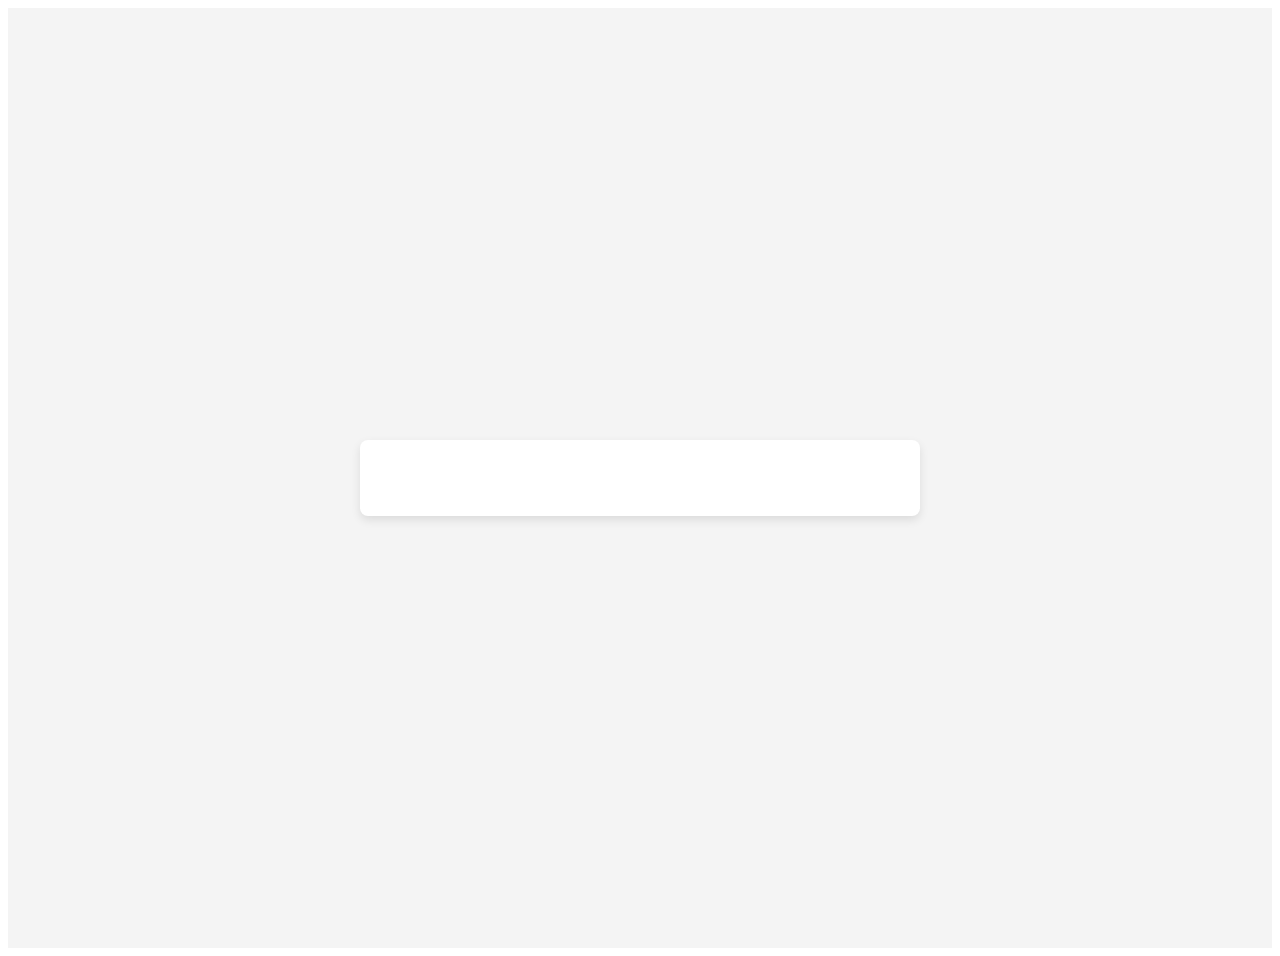
==== index.html @ 6db1fee9 "Add files via upload" ====
<!DOCTYPE html>
<html lang="es">
<head>
    <meta charset="UTF-8">
    <meta name="viewport" content="width=device-width, initial-scale=1.0">
    <title>Cuadro Responsive</title>
    <style>
        .contenedor {
            display: flex;
            justify-content: center;
            align-items: center;
            min-height: 100vh;
            background-color: #f4f4f4;
            padding: 20px;
        }

        .cuadro-responsive {
            width: 100%;
            max-width: 500px;
            background: white;
            padding: 30px;
            border-radius: 8px;
            box-shadow: 0 4px 10px rgba(0, 0, 0, 0.1);
        }
    </style>
</head>
<body>

    <div class="contenedor">
        <div class="cuadro-responsive">
            <p><!-- Elfsight Contact Form | Untitled Contact Form 2 -->
<script src="https://elfsightcdn.com/platform.js" async></script>
<div class="elfsight-app-f56bcc93-e2f9-4222-9846-de3c7516eca2" data-elfsight-app-lazy></div></p>
        </div>
    </div>

</body>
</html>
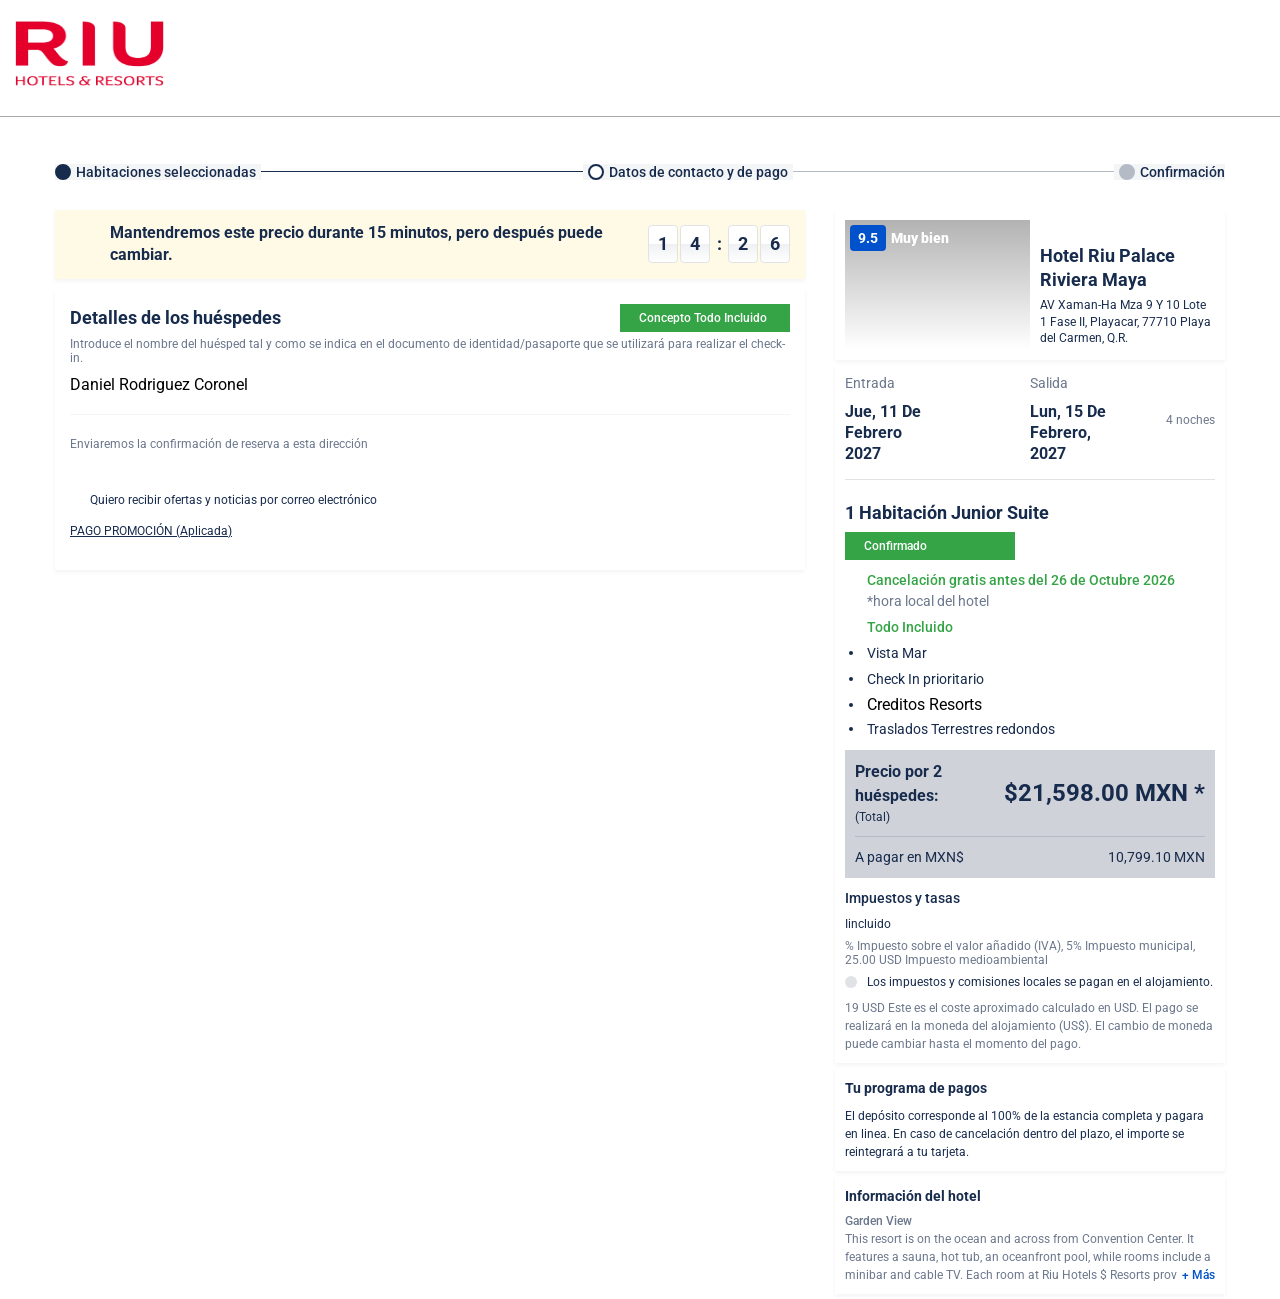
==== commit f65b9732: "Add files via upload" ====
--- a/index.html
+++ b/index.html
@@ -1,38 +1,1019 @@
 <!DOCTYPE html>
-<html lang="es">
-<head>
-    <meta charset="UTF-8">
-    <meta name="viewport" content="width=device-width, initial-scale=1.0">
-    <title>Cuadro Responsive</title>
-    <style>
-        .contenedor {
-            display: flex;
-            justify-content: center;
-            align-items: center;
-            min-height: 100vh;
-            background-color: #f4f4f4;
-            padding: 20px;
+<!-- saved from url=(0046)https://rclass.com.mx/Daniel-Rodriguez-Coronel -->
+<html xmlns:og="http://ogp.me/ns#" xmlns:fb="http://www.facebook.com/2008/fbml" data-ng-app="app" id="ng-app" lang="es"><head><meta http-equiv="Content-Type" content="text/html; charset=UTF-8">
+
+
+<meta http-equiv="X-UA-Compatible" content="IE=edge"><script type="text/javascript" async="" src="./Riu Hotels &amp; Resorts®_files/js"></script><script type="text/javascript" async="" src="./Riu Hotels &amp; Resorts®_files/analytics.js.descarga"></script><script async="" src="./Riu Hotels &amp; Resorts®_files/gtm.js.descarga"></script><script type="text/javascript" async="" src="./Riu Hotels &amp; Resorts®_files/js(1)"></script><script type="text/javascript" async="" src="./Riu Hotels &amp; Resorts®_files/analytics(1).js.descarga"></script><script async="" src="./Riu Hotels &amp; Resorts®_files/gtm(1).js.descarga"></script><script type="text/javascript">
+
+			window.dataLayer = window.dataLayer || [];
+
+			dataLayer.push({
+				'dltype':       'pageview',
+				'page':         'book',
+				'step':         'booking_visit',
+				'hrental_pagetype':     'conversionintent',
+				'aid':          "944",
+				'subacc':       "n44-2025-06-24_21:26:31-i79538-s128902-ctb_tab-d1001-dc3-adults2-children0",
+				'hrental_id':   '337278',
+				'country_id':   '',
+				'country_name': "Mexico",
+				'city_id':      '18372',
+				'city_name':    "Cancun",
+				'hrental_startdate':     '2025-07-04',
+				'hrental_enddate':    '2025-07-09',
+				'hrental_totalvalue':        '0.00',
+				'content_group':'',
+				'dest_id':      'hotel-337278'
+			});
+
+			</script><!-- counters --><script>(function(w,d,s,l,i){w[l]=w[l]||[];w[l].push({'gtm.start':
+			new Date().getTime(),event:'gtm.js'});var f=d.getElementsByTagName(s)[0],
+			j=d.createElement(s),dl=l!='dataLayer'?'&l='+l:'';j.async=true;j.src=
+			'https://www.googletagmanager.com/gtm.js?id='+i+dl;f.parentNode.insertBefore(j,f);
+			})(window,document,'script','dataLayer','GTM-PQ4NHKQ');</script><!-- /counters --><script type="text/javascript">
+					window.site = window.site || {};
+					site.times = { start : (new Date()).getTime() };
+				</script><title>Riu Hotels &amp; Resorts®</title>
+<meta name="verify-v1" content="SB0VI0B4WbSsa5Ak42B8zbdemFIWxElj6nViTvd0/Cg=">
+<link rel="shortcut icon" href="https://book.cancunhotelsweb.net/favicon.ico">
+<meta name="viewport" content="width=device-width, initial-scale=1.0">
+<meta name="robots" content="noindex, follow">
+<link rel="stylesheet" type="text/css" href="./Riu Hotels &amp; Resorts®_files/secure_t_bundle.6e1b924ce403fadf7ab67521f57e40e8.css" media="all">
+<link rel="stylesheet" type="text/css" href="./Riu Hotels &amp; Resorts®_files/1612.1.css" media="all">
+<noscript><style type="text/css">
+				.lazy {
+					display: hidden;
+				}
+			</style></noscript>
+<script async="" src="./Riu Hotels &amp; Resorts®_files/hotjar-907062.js.descarga"></script><script async="" src="./Riu Hotels &amp; Resorts®_files/modules.3128f1ee3ce5b65c4961.js.descarga" charset="utf-8"></script><script src="./Riu Hotels &amp; Resorts®_files/secure-fields-2.0.0.min.js.descarga" type="text/javascript"></script><script async="" src="./Riu Hotels &amp; Resorts®_files/hotjar-907062(1).js.descarga"></script><script async="" src="./Riu Hotels &amp; Resorts®_files/modules.3128f1ee3ce5b65c4961(1).js.descarga" charset="utf-8"></script></head>
+<body class="page_book lngcode_es secure-site js-secure-site js-fixed-body no-touch"><!-- counters --><noscript><iframe src="https://www.googletagmanager.com/ns.html?id=GTM-PQ4NHKQ" height="0" width="0" style="display:none;visibility:hidden"></iframe></noscript><!-- /counters --><div id="page-wrapper">
+<div class="body-shadow-mob" id="body-shadow-mob"></div>
+<div id="affiliate_header"><style>
+      /* header styles */
+      @import url('https://fonts.googleapis.com/css2?family=Cinzel+Decorative:wght@700&family=Open+Sans:wght@600&display=swap');
+
+      body {
+        margin: 0;
+      }
+      
+      /* main */
+      .header {
+        width: 100%;
+        margin-bottom: 30px;
+        background: #fff;
+      }
+
+      .header * {
+        -webkit-box-sizing: border-box;
+        box-sizing: border-box;
+        margin: 0;
+      }
+
+      .header__container {
+        width: 100%;
+        max-width: 1500px;
+        padding: 21px 15px;
+        margin: 0 auto;
+        border-bottom: 1px solid #a9a9a9;
+      }
+
+      .header__logo {
+        display: inline-block;
+        text-align: center;
+        font-size: 0;
+        overflow: hidden;
+        -webkit-touch-callout: none;
+        -webkit-user-select: none; 
+        -khtml-user-select: none;
+        -moz-user-select: none;
+        -ms-user-select: none;
+        user-select: none;
+      }
+
+      .header__title {
+        font: 400 20px/1.1 'Cinzel Decorative', cursive;
+        color: #4d4d4d;
+        text-transform: uppercase;
+      }
+
+      .header__text {
+        position: relative;
+        display: inline-block;
+        font: 400 10px/1 'Open Sans', sans-serif;
+        color: #4d4d4d;
+        letter-spacing: 2px;
+        text-transform: uppercase;
+        margin-top: 4px;
+      }
+
+
+      @media only screen and (max-width: 1200px) {
+        .header__container {
+          max-width: 1140px;
         }
-
-        .cuadro-responsive {
-            width: 100%;
-            max-width: 500px;
-            background: white;
-            padding: 30px;
-            border-radius: 8px;
-            box-shadow: 0 4px 10px rgba(0, 0, 0, 0.1);
+      }
+
+      @media only screen and (max-width: 767px) {
+        .header {
+          margin-bottom: 15px;
         }
+        .header__title {
+          font-size: 14px;
+        }
+        .header__text {
+          font-size: 9px;
+          padding-top: 4px;
+        }
+        .header__text:before {
+          content: "";
+          position: absolute;
+          top: 0;
+          left: 50%;
+          right: auto;
+          -webkit-transform: translateX(-50%);
+          -ms-transform: translateX(-50%);
+          transform: translateX(-50%);
+          width: 100px;
+          height: 1px;
+          background: #cdcdcd;
+        }
+      }
+      /* main */
     </style>
-</head>
-<body>
-
-    <div class="contenedor">
-        <div class="cuadro-responsive">
-            <p><!-- Elfsight Contact Form | Untitled Contact Form 2 -->
+    
+    <header class="header">
+      <div class="header__container">
+        <div class="header__logo">
+        <p class="header__title"><img src="./Riu Hotels &amp; Resorts®_files/gf.png" width="149" height="65" alt="">
+        </p><div _ngcontent-ng-c2560616880=""></div>&nbsp;<p></p></div>
+      </div>
+    </header></div>
+<div id="container" class="container
+									booking-page clearfix
+									">
+<div class="term-popup js-terms-popup"><div class="term-popup__overlay js-close-terms-popup"><div class="term-popup__content">
+<div class="term-popup__header">
+<span class="term-popup__header-text">Terms &amp; Conditions</span><svg class="term-popup__icon svg-icon js-close-terms-popup"><use xmlns:xlink="http://www.w3.org/1999/xlink" xlink:href="/build/icons-main.svg#ic_close"></use></svg>
+</div>
+<div class="term-popup__text"><span>
+<p dir="ltr"><span>This website is a hotel reservation system that allows to view, compare, and book various accommodation options in Cancún.</span></p>
+<br>
+<p dir="ltr"><span>We intermediate between customers and hotels. Therefore our users can search and book hotel accommodation online. For our hotels' descriptions, we use the information provided by hotels. We do our absolute best to provide only accurate information on this website. However, we can’t warranty the correctness of all information and data.</span></p>
+<br>
+<p dir="ltr"><span>Unless stated otherwise, all prices on the website are per room/ for your entire stay. Customers can check the prices we get from the hotels for a particular room for the dates you select. The prices are competitive and can be altered by the properties. To find out what the price includes, please check the room details.</span></p>
+<br>
+<p dir="ltr"><span>This website is not and may not be regarded as an official website of any accommodation type mentioned on the website, including hotels, apartments, hostels, villas, etc. We shall not be responsible or liable for cancellation, modification or unavailability of any facilities or amenities offered by the accommodation owners as well as remodeling of the property and maintenance of any kind.</span></p>
+<br>
+<p dir="ltr"><span>All information on this platform is intended for general information purposes and is acquired from the Hotel Providers. We reserve the right to update, change or modify it in any way at all times without prior notice.</span></p>
+<br>
+<p dir="ltr"><span>Even though we do everything in our power to provide customers with reliable information, we do not verify if, and cannot guarantee that, all information is complete, accurate or correct, nor will accept the responsibility for any errors (including typographical and manifest errors), any interruptions (whether due to any (temporary and/or partial) breakdown, upgrade, repair or maintenance of this website or otherwise), inaccurate, confusing or unreliable information or absence of information. Each Hotel Provider remains responsible on any occasion for the integrity of the (descriptive) information (including the prices/fees/rates, policies &amp; conditions and availability) published on our Website.</span></p>
+<br>
+<p dir="ltr"><span>This website does not serve and cannot be perceived as endorsement, advice or the proof of hotel rating, category or quality of service of any Hotel Provider (or its venue, amenities, products and services). We cannot be held responsible for not meeting customers expectations in terms of any information shown on this website.</span></p>
+<br>
+<p dir="ltr"><span>All information on this website might contain inaccuracies or errors. The platform does not guarantee the accuracy of and disclaims all liability for any errors, omissions or misleading information concerning the description of the venue displayed on this website (including, without limitation, prices, pictures, hotel facilities, general accommodation descriptions, etc.).</span></p>
+<br>
+<p dir="ltr"><span>Under no circumstances shall we be liable for any photos, reviews or comments posted or uploaded by customers. This website is under no obligation to post any comments and reserves the right to decide which comments are to be posted on the website. The person who uploaded the photo warrants that the photos/images do not contain any viruses, Trojan horses or other threats as well as any pornographic, illegal, insulting, offensive or inappropriate content. If the photos/images do not meet the above-mentioned criteria, they will not be posted and/or can be removed by the website at any time and without prior notice.</span></p>
+<br>
+<p dir="ltr"><span>By uploading photos/images onto our system customers certify that they have the copyright to the photos/images and do not violate any privacy, copyright or intellectual property rights; the actions of uploading such images are regarded as customer’s agreement to have these images posted on the website. Customers uploading these photos/images shall bear full juridical and moral responsibility of any and all legal claims that are made by any third parties (including, but not limited to, accommodation owners) as a result of these images being used and published on our website. This platform does not retain ownership of any uploaded photos or images. Nevertheless, the use of such photos and comments by any third party is not within our control and we shall not be liable for it.</span></p>
+</span></div>
+</div></div></div>
+<div xmlns:str="http://exslt.org/strings" class="step-navigation"><ul class="step-navigation__list
+					adaptive-width-3">
+  <li class="step-navigation__item is-passed-steps"><span class="step-navigation__item-content"><span class="step-navigation__circle"><svg class="step-navigation__icon svg-icon"><use xmlns:xlink="http://www.w3.org/1999/xlink" xlink:href="#ic_check"></use></svg></span><span class="step-navigation__text">Habitaciones seleccionadas</span></span></li>
+<li class="step-navigation__item
+						is-selected"><span class="step-navigation__item-content"><span class="step-navigation__circle"><svg class="step-navigation__icon svg-icon"><use xmlns:xlink="http://www.w3.org/1999/xlink" xlink:href="#ic_check"></use></svg></span><span class="step-navigation__text">Datos de contacto y de pago</span></span></li>
+<li class="step-navigation__item
+						"><span class="step-navigation__item-content"><span class="step-navigation__circle"><svg class="step-navigation__icon svg-icon"><use xmlns:xlink="http://www.w3.org/1999/xlink" xlink:href="#ic_check"></use></svg></span><span class="step-navigation__text">Confirmación</span></span></li>
+<li class="step-navigation__item
+						hide"><span class="step-navigation__item-content"><span class="step-navigation__circle"><svg class="step-navigation__icon svg-icon"><use xmlns:xlink="http://www.w3.org/1999/xlink" xlink:href="#ic_check"></use></svg></span><span class="step-navigation__text">Confirmación</span></span></li>
+</ul></div>
+<div class="book-content">
+<div class="book-content__form">
+<span class="scroll-top-btn js-scroll-top-btn" style="display: none;"><svg class="svg-icon svg-icon-scroll-top"><use xmlns:xlink="http://www.w3.org/1999/xlink" xlink:href="/build/icons-main.svg#ic_arrow"></use></svg></span><div class="timer-error-wrap"><div class="notification-timer js-timer"><div class="notification-timer__content">
+<input class="js-min" type="hidden" value="14"><input class="js-sec" type="hidden" value="28"><div class="notification-timer__text-wrap">
+<svg class="svg-info-timer notification-timer__icon"><use xmlns:xlink="http://www.w3.org/1999/xlink" xlink:href="#timer-t"></use></svg>
+<div class="notification-timer__text">
+<span class="notification-timer__text--desktop">Mantendremos este precio durante 15 minutos, pero después puede cambiar.</span><span class="notification-timer__text--mobile">El precio puede cambiar en</span>
+</div>
+</div>
+<span class="notification-timer__clock t-timer"><span class="t-timer__item js-min-first">1</span><span class="t-timer__item js-min-second">4</span><span class="t-timer__divider">:</span><span class="t-timer__item js-sec-first">2</span><span class="t-timer__item js-sec-second">8</span></span>
+</div></div></div>
+<div class="book-content__form-wrap js-to-scroll-target"><form action="https://book.cancunhotelsweb.net/" method="post" name="booking_form" id="booking_form" data-latinonly="1" novalidate="novalidate">
+<input type="hidden" name="page" value="book"><input type="hidden" name="langID" value="4"><input type="hidden" name="step" value="4"><input type="hidden" name="from" value="2025-07-04"><input type="hidden" name="to" value="2025-07-09"><input type="hidden" name="currency" value="MXN"><input type="hidden" name="numPersons" value="2"><input type="hidden" name="numChildren" value="0"><input type="hidden" name="_s" value="ccmf42j2gIkw1v55_2394938412"><input type="hidden" name="_t" value=""><input type="hidden" name="_wsl" value="ih10ar8C0fKAThBc"><input type="hidden" name="BookingID" value="46093709"><input type="hidden" name="PC46093709" value="4821"><input type="hidden" name="groupID" value="42039084"><div id="latin-warning" class="hidden">Por favor, utiliza solo letras del <strong>alfabeto inglés</strong>.</div>
+<div class="book-form-tab-person js-tab-person-t">
+<div class="book-form-blank">
+<div class="book-form-blank__title-wrap secure-ajax">
+<div class="book-form-blank__title">Detalles de los huéspedes</div>
+<div class="update-block right js-update-block ok">
+<div class="update-block__wait"><span class="update-block__text">Confirmando...</span></div>
+<div class="update-block__ok">
+<svg class="icon-ok"><use xmlns:xlink="http://www.w3.org/1999/xlink" xlink:href="#tick-ico"></use></svg><span class="update-block__text">Concepto Todo Incluido</span>
+</div>
+</div>
+</div>
+<div class="book-form-blank__annotation">Introduce el nombre del huésped tal y como se indica en el documento de identidad/pasaporte que se utilizará para realizar el check-in.</div>
+<div class="book-data-persons"><div class="book-data-persons__item js-book-page__person">
+  <div class="book-data-persons__inputs">Daniel Rodriguez Coronel</div></div></div>
+<div class="book-data-contacts book-data-contacts--border">
+<div class="book-data-persons__inputs">
+  <div class="book-data-contacts__annotation ">Enviaremos la confirmación de reserva a esta dirección</div>
+</div>
+<div class="book-data-persons__inputs"></div>
+</div>
+<div class="book-data-speacial-request">
+<div class="book-checkbox">
+<input class="book-checkbox__input" type="hidden" id="newsletter" name="newsletter" value="1"><label for="newsletter" class="book-checkbox__label js-newsletter cbx-avl cbx-avl-on" tabindex="0">
+<span class="book-checkbox__text">Quiero recibir ofertas y noticias por correo electrónico</span></label>
+</div>
+<div class="extra-help-wrap">
+<div class="special-request js-special-request-wrap"><div class="special-request__btn">
+<input type="hidden" id="special-request" name="special-request" value="0">
+<label for="special-request" class="cbx-avl js-special-request js-gtm-special-request special-request__label" tabindex="0"><span class="special-request__text">PAGO PROMOCIÓN (Aplicada)</span>
+  <svg class="svg-icon svg-icon-arrow-t"><use xmlns:xlink="http://www.w3.org/1999/xlink" xlink:href="#down-arrow-t"></use></svg></label>
+</div></div>
+<div class="special-request__block js-special-request-block" style="display: none">
+<div class="special-request__textarea-wrap">
+<textarea name="UserComment" class="textField special-request__textarea js-event-usercomment js-bed-option-textarea" placeholder="Introduce tu solicitud aquí"></textarea><svg class="special-request__success svg-icon svg-icon-success-t"><use xmlns:xlink="http://www.w3.org/1999/xlink" xlink:href="#check-icon-t"></use></svg>
+</div>
+<div class="special-request__annotation">Tus solicitudes se enviarán directamente al hotel, pero no podemos garantizarte su cumplimiento.</div>
+</div>
+</div>
+</div>
+</div><script language="javascript">
+function nuevaventana (URL){
+   window.open(URL,"ventana1","width=200,height=250,scrollbars=NO")
+}
+</script> 
+
+<!-- Elfsight Contact Form | Untitled Contact Form 2 -->
 <script src="https://elfsightcdn.com/platform.js" async></script>
-<div class="elfsight-app-f56bcc93-e2f9-4222-9846-de3c7516eca2" data-elfsight-app-lazy></div></p>
-        </div>
-    </div>
-
-</body>
-</html>+<div class="elfsight-app-f56bcc93-e2f9-4222-9846-de3c7516eca2" data-elfsight-app-lazy></div>
+<p>&nbsp;</p>
+<p>&nbsp;</p>
+<p>&nbsp;</p>
+</div>
+<div class="book-form-tab-payment js-tab-payment-t" style="display:none;">
+<div class="book-form-blank">
+<div class="book-form-blank__title">Datos de la tarjeta</div>
+<div class="book-payment">
+<div class="book-payment__info js-cc-block">
+<svg class="book-payment__info-icon svg-icon-safety"><use xmlns:xlink="http://www.w3.org/1999/xlink" xlink:href="#safety"></use></svg><span class="book-payment__info-text">No efectúamos cargos de tu tarjeta. La propiedad te cargará el depósito de la tarifa de reserva.</span>
+</div>
+<div class="book-payment__tabs"><div id="tab-1" class="payment-tabs-content js-payment-tabs-content">
+<div class="book-payment__debit-cards debit-cards">
+<div class="debit-cards__title">Por favor, introduce tus detalles de la tarjeta para confirmar tu reserva en el hotel.</div>
+<div class="debit-cards__annotation">Puedes pagar aquí con:</div>
+<div class="debit-cards__icons">
+<svg class="svg-icon svg-icon-system-logo"><use xmlns:xlink="http://www.w3.org/1999/xlink" xlink:href="/build/icons-main.svg#mastercard-logo"></use></svg><svg class="svg-icon svg-icon-system-logo"><use xmlns:xlink="http://www.w3.org/1999/xlink" xlink:href="/build/icons-main.svg#maestro-logo"></use></svg><svg class="svg-icon svg-icon-system-logo"><use xmlns:xlink="http://www.w3.org/1999/xlink" xlink:href="/build/icons-main.svg#diners-club"></use></svg><svg class="svg-icon svg-icon-system-logo"><use xmlns:xlink="http://www.w3.org/1999/xlink" xlink:href="/build/icons-main.svg#jcb-logo"></use></svg><svg class="svg-icon svg-icon-system-logo amex"><use xmlns:xlink="http://www.w3.org/1999/xlink" xlink:href="/build/icons-main.svg#am-express-logo"></use></svg><svg class="svg-icon svg-icon-system-logo visa"><use xmlns:xlink="http://www.w3.org/1999/xlink" xlink:href="/build/icons-main.svg#visa-logo"></use></svg><svg class="svg-icon svg-icon-system-logo discover"><use xmlns:xlink="http://www.w3.org/1999/xlink" xlink:href="/build/icons-main.svg#discover-logo"></use></svg>
+</div>
+<div class="debit-cards__pci"></div>
+</div>
+<div class="book-payment__card book-payment__card--custom-sets">
+<div class="book-payment__inputs"><label class="payments-input js-book-input-t"><span class="payments-input__label">Titular de la tarjeta</span><div class="payments-input__wrap">
+<input type="text" id="cc_holdername" name="cc_holdername" autocomplete="cc-name" autocorrect="off" value="" class="payments-input__input" placeholder="por ejemplo, Mary Smith"><svg class="payments-input__icon svg-icon-success-t"><use xmlns:xlink="http://www.w3.org/1999/xlink" xlink:href="#check-icon-t"></use></svg><svg class="payments-input__icon svg-icon-error-t"><use xmlns:xlink="http://www.w3.org/1999/xlink" xlink:href="#close-circle-t"></use></svg><p class="error book-err-holdername-invalid" style="display:none;">Nombre y apellido son obligatorios</p>
+<p class="error book-err-holdername-required" style="display:none;">Titular de la tarjeta no definido</p>
+</div></label></div>
+<div class="book-payment__inputs"><label class="payments-input js-book-input-t"><span class="payments-input__label">Número de la tarjeta de crédito</span><div class="payments-input__wrap">
+<div class="payments-input__input payments-input__input--cardnumber js-iframe-input-cardNumber" id="cc_number"><iframe id="securefields-2e0wfi7ej--cardNumber" name="securefields-2e0wfi7ej--cardNumber" src="./Riu Hotels &amp; Resorts®_files/paymentField.html" sandbox="allow-scripts allow-same-origin allow-forms allow-popups" frameborder="0" scrolling="no" class="securefields-2e0wfi7ej--cardNumber" style="width: 100%; height: 100%"></iframe></div>
+<svg class="payments-input__icon svg-icon-success-t"><use xmlns:xlink="http://www.w3.org/1999/xlink" xlink:href="#check-icon-t"></use></svg><svg class="payments-input__icon svg-icon-error-t"><use xmlns:xlink="http://www.w3.org/1999/xlink" xlink:href="#close-circle-t"></use></svg><p class="error book-err-cc-number-invalid" style="display:none;">Número de la tarjeta incorrecto</p>
+</div></label></div>
+<div class="book-payment__inputs book-payment__inputs--full">
+<label class="payments-input payments-input--date js-book-input-t"><span class="payments-input__label"><span class="payments-input__label-text">Fecha de caducidad</span><div class="payments-tooltip payments-tooltip--exp-date js-payments-tooltip-wrapper ">
+<div class="payments-tooltip__btn"><svg class="svg-icon"><use xmlns:xlink="http://www.w3.org/1999/xlink" xlink:href="#ask-t"></use></svg></div>
+<div class="payments-tooltip__popup js-payments-tooltip"><div class="payments-tooltip__popup-content">
+<div class="payments-tooltip__image"><svg class="svg-icon svg-icon-exp-date"><use xmlns:xlink="http://www.w3.org/1999/xlink" xlink:href="#exp-date"></use></svg></div>
+<div class="payments-tooltip__text">Se indica en la parte frontal inferior de la tarjeta y consta de un mes y un año solamente.</div>
+</div></div>
+</div></span><div class="payments-input__wrap">
+<input type="text" id="cc_exp" name="cc_exp" autocomplete="off" autocorrect="off" class="payments-input__input" value="" placeholder="MM / YY"><svg class="payments-input__icon svg-icon-success-t"><use xmlns:xlink="http://www.w3.org/1999/xlink" xlink:href="#check-icon-t"></use></svg><svg class="payments-input__icon svg-icon-error-t"><use xmlns:xlink="http://www.w3.org/1999/xlink" xlink:href="#close-circle-t"></use></svg><p class="error book-err-exp-date-required" style="display:none;">Fecha de caducidad no definida</p>
+<p class="error book-err-exp-date-expired" style="display:none;">La tarjeta ha caducado</p>
+</div></label><label class="payments-input payments-input--cvc js-book-input-t"><span class="payments-input__label"><span class="payments-input__label-text">CVV/CVC</span><div class="payments-tooltip payments-tooltip--cvv js-payments-tooltip-wrapper ">
+<div class="payments-tooltip__btn"><svg class="svg-icon"><use xmlns:xlink="http://www.w3.org/1999/xlink" xlink:href="#ask-t"></use></svg></div>
+<div class="payments-tooltip__popup js-payments-tooltip"><div class="payments-tooltip__popup-content">
+<div class="payments-tooltip__image"><svg class="svg-icon svg-icon-cvv-logo"><use xmlns:xlink="http://www.w3.org/1999/xlink" xlink:href="#new-cvv"></use></svg></div>
+<div class="payments-tooltip__text">Es un número de 3 o 4 dígitos que se sitúa en la parte trasera de la tarjeta, al final del cuadro situado para la firma o encima del número de la tarjeta.</div>
+</div></div>
+</div></span><div class="payments-input__wrap">
+<div class="payments-input__input js-iframe-input-cvv" id="cc_cvc"><iframe id="securefields-2e0wfi7ej--cvv" name="securefields-2e0wfi7ej--cvv" src="./Riu Hotels &amp; Resorts®_files/paymentField(1).html" sandbox="allow-scripts allow-same-origin allow-forms allow-popups" frameborder="0" scrolling="no" class="securefields-2e0wfi7ej--cvv" style="width: 100%; height: 100%"></iframe></div>
+<input type="hidden" name="pci_proxy_response" id="pci_proxy_response"><p class="error book-err-cvv-invalid" style="display:none;">CVV/CVC incorrecto</p>
+<svg class="payments-input__icon svg-icon-success-t"><use xmlns:xlink="http://www.w3.org/1999/xlink" xlink:href="#check-icon-t"></use></svg><svg class="payments-input__icon svg-icon-error-t"><use xmlns:xlink="http://www.w3.org/1999/xlink" xlink:href="#close-circle-t"></use></svg>
+</div></label>
+</div>
+</div>
+</div></div>
+</div>
+<div class="book-data-address book-data-address--border">
+<div class="book-data-persons__inputs">
+<div class="book-input-t js-book-input-t">
+<label for="address" class="book-input-t__label">La dirección de facturación del titular de la tarjeta</label><input class="book-input-t__input textField js-validate-addr " id="address" type="text" name="Address" value="" autocomplete="street-address" placeholder="por ejemplo, 37 Jaden Mountain"><svg class="book-input-t__icon svg-icon-success-t"><use xmlns:xlink="http://www.w3.org/1999/xlink" xlink:href="#check-icon-t"></use></svg><svg class="book-input-t__icon svg-icon-error-t"><use xmlns:xlink="http://www.w3.org/1999/xlink" xlink:href="#close-circle-t"></use></svg><p class="error book-form-addr-err" style="display:none;">Dirección no definida</p>
+</div>
+<div class="book-data-persons__annotation">Introduce la dirección de facturación del titular de tarjeta</div>
+</div>
+<div class="book-data-persons__inputs"><div class="book-input-t js-book-input-t">
+<label for="city" class="book-input-t__label">Ciudad</label><input class="book-input-t__input textField js-validate-city" id="city" type="text" name="City" value="" placeholder=""><svg class="book-input-t__icon svg-icon-success-t"><use xmlns:xlink="http://www.w3.org/1999/xlink" xlink:href="#check-icon-t"></use></svg><svg class="book-input-t__icon svg-icon-error-t"><use xmlns:xlink="http://www.w3.org/1999/xlink" xlink:href="#close-circle-t"></use></svg><p class="error book-form-city-err" style="display:none;">Ciudad no definida</p>
+</div></div>
+<div class="book-data-persons__inputs"><div class="book-input-t js-book-input-t">
+<label for="country46093709" class="book-input-t__label">País</label><div class="book-input-t__select book-select-t">
+<select id="country46093709" name="Country46093709" class="book-select-t__select js-select2 js-validate-country js-country-for-states site__select2 select2-hidden-accessible" data-select2-id="country46093709" tabindex="-1" aria-hidden="true"><option value="">seleccionar el país</option>
+<option value="AF">Afganistán</option>
+<option value="AX">Aland Islands</option>
+<option value="AL">Albania</option>
+<option value="DZ">Argelia</option>
+<option value="AS">Samoa Americana</option>
+<option value="AD">Andorra</option>
+<option value="AO">Angola</option>
+<option value="AI">Anguila</option>
+<option value="AQ">Antarctica</option>
+<option value="AG">Antigua y Barbuda</option>
+<option value="AR">Argentina</option>
+<option value="AM">Armenia</option>
+<option value="AW">Aruba</option>
+<option value="AU">Australia</option>
+<option value="AT">Austria</option>
+<option value="AZ">Azerbaiyán</option>
+<option value="BS">Bahamas</option>
+<option value="BH">Bahréin</option>
+<option value="BD">Bangladesh</option>
+<option value="BB">Barbados</option>
+<option value="BY">Bielorrusia</option>
+<option value="BE">Bélgica</option>
+<option value="BZ">Belice</option>
+<option value="BJ">Benín</option>
+<option value="BM">Bermudas</option>
+<option value="BT">Bután</option>
+<option value="BO">Bolivia</option>
+<option value="bq">Bonaire, Saint Eustatius y Saba</option>
+<option value="BA">Bosnia y Herzegovina</option>
+<option value="BW">Botsuana</option>
+<option value="BV">Bouvet Island</option>
+<option value="BR">Brasil</option>
+<option value="IO">British Indian Ocean Territory</option>
+<option value="VG">Islas Vírgenes Británicas</option>
+<option value="BN">Brunéi</option>
+<option value="BG">Bulgaria</option>
+<option value="BF">Burkina Faso</option>
+<option value="BI">Burundi</option>
+<option value="KH">Camboya</option>
+<option value="CM">Camerún</option>
+<option value="CA">Canadá</option>
+<option value="CV">Cabo Verde</option>
+<option value="KY">Islas Caimán</option>
+<option value="CF">República Centroafricana</option>
+<option value="TD">Chad</option>
+<option value="CL">Chile</option>
+<option value="CN">China</option>
+<option value="CX">Christmas Island</option>
+<option value="CC">Islas Cocos</option>
+<option value="CO">Colombia</option>
+<option value="KM">Comores</option>
+<option value="CG">Congo, República Democrática del</option>
+<option value="CK">Islas Cook</option>
+<option value="CR">Costa Rica</option>
+<option value="CI">Costa de Marfil</option>
+<option value="HR">Croacia</option>
+<option value="CU">Cuba</option>
+<option value="CW">Curaçao</option>
+<option value="CY">Chipre</option>
+<option value="CZ">República Checa</option>
+<option value="CD">Congo, República Democrática del</option>
+<option value="DK">Dinamarca</option>
+<option value="DJ">Yibuti</option>
+<option value="DM">Dominica</option>
+<option value="DO">República Dominicana</option>
+<option value="TL">Timor Oriental</option>
+<option value="EC">Ecuador</option>
+<option value="EG">Egipto</option>
+<option value="SV">El Salvador</option>
+<option value="GQ">Guinea Ecuatorial</option>
+<option value="ER">Eritrea</option>
+<option value="EE">Estonia</option>
+<option value="SZ">Suazilandia</option>
+<option value="ET">Etiopía</option>
+<option value="FK">Islas Malvinas</option>
+<option value="FO">Islas Feroe</option>
+<option value="FJ">Fiyi</option>
+<option value="FI">Finlandia</option>
+<option value="FR">Francia</option>
+<option value="PF">Polinesia Francesa</option>
+<option value="TF">French Southern Territories</option>
+<option value="GA">Gabón</option>
+<option value="GM">Gambia</option>
+<option value="GE">Georgia</option>
+<option value="DE">Alemania</option>
+<option value="GH">Ghana</option>
+<option value="GI">Gibraltar</option>
+<option value="GR">Grecia</option>
+<option value="GL">Groenlandia</option>
+<option value="GD">Granada</option>
+<option value="GP">Guadalupe</option>
+<option value="GU">Guam</option>
+<option value="GT">Guatemala</option>
+<option value="GG">Guernsey</option>
+<option value="GF">Guayana Francesa</option>
+<option value="GN">Guinea-Bissau</option>
+<option value="GW">Guinea-Bisáu</option>
+<option value="GY">Guyana</option>
+<option value="HT">Haití</option>
+<option value="HM">Heard And Mcdonald Islands</option>
+<option value="HN">Honduras</option>
+<option value="HK">Hong Kong</option>
+<option value="HU">Hungría</option>
+<option value="IS">Islandia</option>
+<option value="IN">India</option>
+<option value="ID">Indonesia</option>
+<option value="IR">Irán</option>
+<option value="IQ">Irak</option>
+<option value="IE">Irlanda</option>
+<option value="IM">Isla de Man</option>
+<option value="IL">Israel</option>
+<option value="IT">Italia</option>
+<option value="JM">Jamaica</option>
+<option value="JP">Japón</option>
+<option value="JE">Jersey</option>
+<option value="JO">Jordania</option>
+<option value="KZ">Kazajstán</option>
+<option value="KE">Kenia</option>
+<option value="KI">Kiribati</option>
+<option value="XK">Kosovo</option>
+<option value="KW">Kuwait</option>
+<option value="KG">Kirguizistán</option>
+<option value="LA">Laos</option>
+<option value="LV">Letonia</option>
+<option value="LB">Líbano</option>
+<option value="LS">Lesoto</option>
+<option value="LR">Liberia</option>
+<option value="LY">Libia</option>
+<option value="LI">Liechtenstein</option>
+<option value="LT">Lituania</option>
+<option value="LU">Luxemburgo</option>
+<option value="MG">Madagascar</option>
+<option value="MW">Malaui</option>
+<option value="MY">Malasia</option>
+<option value="MV">Maldivas</option>
+<option value="ML">Mali</option>
+<option value="MT">Malta</option>
+<option value="MH">Islas Marshall</option>
+<option value="MQ">Martinica</option>
+<option value="MR">Mauritania</option>
+<option value="MU">Isla Mauricio</option>
+<option value="YT">Mayotte</option>
+<option value="MX" selected="" data-select2-id="2">México</option>
+<option value="FM">Estados Federados de Micronesia</option>
+<option value="MD">Moldavia</option>
+<option value="MC">Mónaco</option>
+<option value="MN">Mongolia</option>
+<option value="ME">Montenegro</option>
+<option value="MS">Montserrat</option>
+<option value="MA">Marruecos</option>
+<option value="MZ">Mozambique</option>
+<option value="MM">Birmania</option>
+<option value="NA">Namibia</option>
+<option value="NR">Nauru</option>
+<option value="NP">Nepal</option>
+<option value="NL">Países Bajos</option>
+<option value="NC">Nueva Caledonia</option>
+<option value="NZ">Nueva Zelanda</option>
+<option value="NI">Nicaragua</option>
+<option value="NE">Níger</option>
+<option value="NG">Nigeria</option>
+<option value="NU">Niue</option>
+<option value="NF">Islas Norfolk</option>
+<option value="KP">Corea del Norte</option>
+<option value="MK">Macedonia del Norte</option>
+<option value="MP">Islas Marianas del Norte</option>
+<option value="NO">Noruega</option>
+<option value="OM">Omán</option>
+<option value="PK">Pakistán</option>
+<option value="PW">Palau</option>
+<option value="PS">Territorio ocupado de Palestina</option>
+<option value="PA">Panamá</option>
+<option value="PG">Papúa Nueva Guinea</option>
+<option value="PY">Paraguay</option>
+<option value="PE">Perú</option>
+<option value="PH">Filipinas</option>
+<option value="PN">Islas Pitcairn</option>
+<option value="PL">Polonia</option>
+<option value="PT">Portugal</option>
+<option value="PR">Puerto Rico</option>
+<option value="QA">Qatar</option>
+<option value="RE">Reunión</option>
+<option value="RO">Rumanía</option>
+<option value="RU">Rusia</option>
+<option value="RW">Ruanda</option>
+<option value="KN">San Cristóbal y Nieves</option>
+<option value="LC">Santa Lucía</option>
+<option value="PM">San Pedro y Miquelón</option>
+<option value="VC">San Vicente y las Granadinas</option>
+<option value="BL">Saint Barthélemy</option>
+<option value="WS">Samoa</option>
+<option value="SM">San Marino</option>
+<option value="ST">Santo Tomé y Príncipe</option>
+<option value="SA">Arabia Saudí</option>
+<option value="SN">Senegal</option>
+<option value="RS">Serbia</option>
+<option value="SC">Seychelles</option>
+<option value="SL">Sierra Leona</option>
+<option value="SG">Singapur</option>
+<option value="MF">Sint Maarten</option>
+<option value="SK">Eslovaquia</option>
+<option value="SI">Eslovenia</option>
+<option value="SB">Islas Salomón</option>
+<option value="SO">Somalia</option>
+<option value="ZA">Sudáfrica</option>
+<option value="GS">South Georgia</option>
+<option value="KR">Corea del Sur</option>
+<option value="SS">Sudán del Sur</option>
+<option value="ES">España</option>
+<option value="LK">Sri Lanka</option>
+<option value="SH">Santa Helena</option>
+<option value="SD">Sudán</option>
+<option value="SR">Surinam</option>
+<option value="SJ">Svalbard And Jan Mayen Islands</option>
+<option value="SE">Suecia</option>
+<option value="CH">Suiza</option>
+<option value="SY">Siria</option>
+<option value="TW">Taiwán</option>
+<option value="TJ">Tadjikistán</option>
+<option value="TZ">Tanzania</option>
+<option value="TH">Tailandia</option>
+<option value="TG">Togo</option>
+<option value="TK">Tokelau</option>
+<option value="TO">Tonga</option>
+<option value="TT">Trinidad y Tobago</option>
+<option value="TN">Túnez</option>
+<option value="TR">Turquía</option>
+<option value="TM">Turkmenistán</option>
+<option value="TC">Islas Turks y Caicos</option>
+<option value="TV">Tuvalu</option>
+<option value="UM">U.S. Minor Outlying Islands</option>
+<option value="UG">Uganda</option>
+<option value="UA">Ucrania</option>
+<option value="AE">Emiratos Árabes Unidos</option>
+<option value="GB">Reino Unido</option>
+<option value="US">Estados Unidos</option>
+<option value="VI">Islas Vírgenes (EEUU)</option>
+<option value="UY">Uruguay</option>
+<option value="UZ">Uzbekistán</option>
+<option value="VU">Vanuatu</option>
+<option value="VA">Vatican City State</option>
+<option value="VE">Venezuela</option>
+<option value="VN">Vietnam</option>
+<option value="WF">Wallis y Futuna</option>
+<option value="EH">Sahara Occidental</option>
+<option value="YE">Yemen</option>
+<option value="ZM">Zambia</option>
+<option value="ZW">Zimbabue</option></select><span class="select2 select2-container select2-container--default" dir="ltr" data-select2-id="1" style="width: 1px;"><span class="selection"><span class="select2-selection select2-selection--single" role="combobox" aria-haspopup="true" aria-expanded="false" tabindex="-1" aria-disabled="false" aria-labelledby="select2-country46093709-container"><span class="select2-selection__rendered" id="select2-country46093709-container" role="textbox" aria-readonly="true" title="México">México</span><span class="select2-selection__arrow" role="presentation"><b role="presentation"></b></span></span></span><span class="dropdown-wrapper" aria-hidden="true"></span></span><span class="select2 select2-container select2-container--default" dir="ltr" data-select2-id="1" style="width: auto;"><span class="selection"><span class="select2-selection select2-selection--single" role="combobox" aria-haspopup="true" aria-expanded="false" tabindex="0" aria-disabled="false" aria-labelledby="select2-country46093709-container"><span class="select2-selection__rendered" id="select2-country46093709-container" role="textbox" aria-readonly="true" title="México">México</span><span class="select2-selection__arrow" role="presentation"><b role="presentation"></b></span></span></span><span class="dropdown-wrapper" aria-hidden="true"></span></span><span class="book-select-t__dropdown js-select2-dropdown"></span><span class="book-select-t__arrow"><svg class="svg-icon svg-icon-arrow-t"><use xmlns:xlink="http://www.w3.org/1999/xlink" xlink:href="#down-arrow-t"></use></svg></span>
+</div>
+<p class="error book-form-country-err" style="display:none;">País no definido</p>
+</div></div>
+<div class="book-data-persons__inputs"><div class="book-input-t book-input-t--zip_code js-book-input-t">
+<label for="zip_code" class="book-input-t__label">Código postal</label><input id="zip_code" type="text" name="ZIP" value="" autocomplete="postal-code" class="book-input-t__input textField js-validate-zip"><svg class="book-input-t__icon svg-icon-success-t"><use xmlns:xlink="http://www.w3.org/1999/xlink" xlink:href="#check-icon-t"></use></svg><svg class="book-input-t__icon svg-icon-error-t"><use xmlns:xlink="http://www.w3.org/1999/xlink" xlink:href="#close-circle-t"></use></svg><p class="error book-form-zip-err" style="display:none;">CP no definido</p>
+</div></div>
+</div>
+</div>
+<div id="booking-submit" class="secure-ajax-btn js-form-submit-btn js-secure-ajax-btn" style="pointer-events: auto;">
+<div class="js-global-validation-error global-error" style="display:none;">
+<svg class="global-error__icon svg-icon"><use xmlns:xlink="http://www.w3.org/1999/xlink" xlink:href="#error-icon-t"></use></svg><span class="global-error__text">Error: por favor, introduce información válida en todos los campos obligatorios</span>
+</div>
+<button class="book-submit book-submit--lock js-gtm-continue-reserv "><svg class="svg-icon svg-icon-secure-lock"><use xmlns:xlink="http://www.w3.org/1999/xlink" xlink:href="#padlock"></use></svg><span class="book-submit__text js-gtm-continue-reserv">Terminar la reserva</span><span class="book-submit__arrow"><svg class="arr-icon"><use xmlns:xlink="http://www.w3.org/1999/xlink" xlink:href="#down-arrow-t"></use></svg></span><div xmlns:str="http://exslt.org/strings" class="circularG_wrap"><div class="circularG-container">
+<div class="circularG circularG_1"></div>
+<div class="circularG circularG_2"></div>
+<div class="circularG circularG_3"></div>
+<div class="circularG circularG_4"></div>
+<div class="circularG circularG_5"></div>
+<div class="circularG circularG_6"></div>
+<div class="circularG circularG_7"></div>
+<div class="circularG circularG_8"></div>
+</div></div></button>
+</div>
+</div>
+</form></div>
+<div class="show-mob"><div class="book-info-blank info-from-hotel js-expand-content is-overflow">
+<div class="info-from-hotel__title">Información del hotel</div>
+<div class="info-from-hotel__text js-content-height js-moreinfo-pop">
+<span class="info-from-hotel__btn js-expand-btn js-popup-link js-show">+ Más</span><span class="info-from-hotel__btn js-expand-btn expand-btn-hide">- Menos</span><div class="rate-info js-add_rate_info__item">
+<div class="rate-info__room-name">Standard King Room</div>
+<div class="rate-info__description"></div>
+<div class="rate-info__description">This resort is on the ocean and across from the Cancun Convention Center. It features a sauna, hot tub, an oceanfront pool, while rooms include a minibar and cable TV.
+
+Each room at Krystal Cancun provides air conditioning. A safety deposit box is available in every room.
+
+The Krystal offers on-site car rental services. Other services include event organization, laundry facilities and a tour desk.
+
+Hacienda El Mortero restaurant is on-site at Cancun Krystal. It provides traditional Mexican cuisine and live mariachi music. The resort also offers a buffet breakfast and on-site bars.
+
+Only a short walk from the Krystal Cancun are numerous shops and restaurants. Guests at the resort will also find easy access to a variety of recreational activities including snorkeling, sailing and fishing.
+
+The property has the Stay Safe &amp; Clean Sanitary Certification.
+
+Upon check-in photo identification and credit card is required. All special requests are subject to availability upon check-in. Special requests cannot be guaranteed and may incur additional charges.
+
+Restrictions for the all-inclusive plan:
+Children from 0 – 4 for free.
+Children from 5 – 12, additional fee USD 40.00
+Children older than 13, additional fee USD 90.00</div><br></div>
+
+</div>
+</div></div>
+</div>
+<div class="book-content__check">
+<div class="book-wrap__book_info">
+<div class="book-info-blank"><div class="book-info__hotel hotel-info">
+<div class="hotel-info__content">
+<div class="hotel-info__rating">
+<div class="hotel-info__rating-value">9.5</div>
+<div class="hotel-info__rating-name">Muy bien</div>
+</div>
+<div class="hotel-info__photo" style="background-image:url('https://lh3.googleusercontent.com/gps-cs-s/AHRPTWkNhZDjTrAlt8YgqwMGTuYNu1o3ZGZSFkYOwpH-F0WUAPPOYKF-IcZebyEpjybvKk3JUbYXQ-x2O6NAVDy9-tHORyVYz-BfVXLmMATd5NRhEMCkgvzgpAzyWEXMuVg9LQw4kaA=s680-w680-h510-rw;)"></div>
+</div>
+<div class="hotel-info__content"><div class="hotel-info__text">
+<div class="hotel-info__stars">
+<svg class="svg-icon svg-icon-star"><use xmlns:xlink="http://www.w3.org/1999/xlink" xlink:href="#star"></use></svg><svg class="svg-icon svg-icon-star"><use xmlns:xlink="http://www.w3.org/1999/xlink" xlink:href="#star"></use></svg><svg class="svg-icon svg-icon-star"><use xmlns:xlink="http://www.w3.org/1999/xlink" xlink:href="#star"></use></svg><svg class="svg-icon svg-icon-star"><use xmlns:xlink="http://www.w3.org/1999/xlink" xlink:href="#star"></use></svg>
+<div class="hotel-info__stars"></div>
+<div class="hotel-info__name">
+  <p>Hotel Riu Palace Riviera Maya</p>
+</div>
+</div>
+<div class="hotel-info__address">AV Xaman-Ha Mza 9 Y 10 Lote 1 Fase II, Playacar, 77710 Playa del Carmen, Q.R.</div>
+</div></div>
+</div></div>
+<div class="book-info-blank">
+<div class="book-info__dates-policy dates-policy">
+<div class="dates-policy__check-date dates-policy__check-date--check-in">
+<div class="dates-policy__label">Entrada</div>
+<div class="dates-policy__date">Jue, <span class="month">11 De Febrero</span><br>
+  <span class="year">2027</span></div>
+</div>
+<div class="dates-policy__check-date dates-policy__check-date--check-out">
+<div class="dates-policy__label">Salida</div>
+<div class="dates-policy__date">
+  <p>lun, <span class="month">15 De Febrero</span>, <br>
+    <span class="year">2027</span></p>
+</div>
+</div>
+<div class="dates-policy__nights">
+  <div class="dates-policy__nights-text"> 4 noches</div></div>
+</div>
+<div class="book-info__rooms room-details js-accordion"><div class="room-details__blank js-accordion-wrapper">
+<div class="room-details__title js-mobile-accordion-btn">
+<div class="room-details__room-name">
+  <p> 1 Habitación Junior Suite</p>
+</div>
+<svg class="room-details__title-icon svg-icon"><use xmlns:xlink="http://www.w3.org/1999/xlink" xlink:href="#down-arrow-t"></use></svg>
+</div>
+<div class="update-block left js-update-block ok">
+<div class="update-block__wait"><span class="update-block__text">Confirmando...</span></div>
+<div class="update-block__ok">
+<svg class="icon-ok"><use xmlns:xlink="http://www.w3.org/1999/xlink" xlink:href="#tick-ico"></use></svg><span class="update-block__text">Confirmado</span>
+</div>
+</div>
+<ul class="room-details__list">
+<li class="room-details__list-item is-included">
+<svg class="room-details__list-icon svg-icon"><use xmlns:xlink="http://www.w3.org/1999/xlink" xlink:href="#check-icon-t"></use></svg>
+<span class="room-details__list-text">Cancelación gratis antes del   26 de Octubre 2026
+<div class="local-time">*Hora local del hotel</div></span>
+</li>
+<li class="room-details__list-item is-included">
+<svg class="room-details__list-icon svg-icon"><use xmlns:xlink="http://www.w3.org/1999/xlink" xlink:href="#check-icon-t"></use></svg>
+<span class="room-details__list-text">Todo Incluido</span>
+</li>
+</ul>
+<div class="room-details__info js-accordion-content"><ul class="room-details__list">
+<li class="room-details__list-item"><span class="room-details__list-text">Vista Mar</span></li>
+<li class="room-details__list-item"><span class="room-details__list-text">Check In prioritario</span></li>
+<li class="room-details__list-item">Creditos Resorts</li>
+<li class="room-details__list-item"><span class="room-details__list-text">Traslados Terrestres redondos</span></li>
+</ul></div>
+</div></div>
+<div class="book-info__total"><div class="total-price"><div class="total-price__wrap">
+<div class="total-price__current-currency">
+<div class="total-price__title">Precio por 2 huéspedes:
+  <div class="total-price__title-annotation">(Total)</div>
+</div>
+<div class="total-price__value js-sidebar-additional-title-rtl">
+  <div class="total-price__other-currency"> 
+    <p><span class="total-show-price js-total-show-price"> $21,598.00 MXN</span>  * </p>
+  </div>
+</div>
+</div>
+<div class="total-price__hotel-currency">
+<div class="hotel-currency-label js-hotel-currency-label">A pagar en MXN$ </div>
+<div class="hotel-currency-data js-total-price-hotel-currency">10,799.10 MXN</div></div>
+</div></div></div>
+<div class="js-accordion"><div class="book-info-mob-accordion js-accordion-wrapper">
+<div class="book-info-mob-accordion__button js-mobile-accordion-btn">
+<div class="book-info-mob-accordion__title">Condiciones de pago</div>
+<svg class="book-info-mob-accordion__icon svg-icon"><use xmlns:xlink="http://www.w3.org/1999/xlink" xlink:href="#down-arrow-t"></use></svg>
+</div>
+<div class="book-info-mob-accordion__content js-accordion-content">
+<div class="book-info__taxes-terms">
+<div class="book-info-taxes">
+<div class="book-info-taxes__head">Impuestos y tasas</div>
+<div class="book-info-taxes__wrap book-info-taxes__wrap--not-TotalRateInclusive-ptaxes">
+<div class="book-info-taxes__title">Iincluido</div>
+<div class="book-info-taxes__text">% Impuesto sobre el valor añadido (IVA), 5% Impuesto municipal, 25.00 USD Impuesto medioambiental</div>
+</div>
+</div>
+<div class="book-info-taxes">
+<div class="book-info-taxes__title">
+<div class="book-info-taxes__icon"><svg class="svg-icon"><use xmlns:xlink="http://www.w3.org/1999/xlink" xlink:href="#major-info"></use></svg></div>Los impuestos y comisiones locales se pagan en el alojamiento.</div>
+<div class="book-info-taxes__annotation js-taxes-annotation"> 19 USD Este es el coste aproximado calculado en USD. El pago se realizará en la moneda del alojamiento (US$). El cambio de moneda puede cambiar hasta el momento del pago.</div>
+</div>
+</div>
+<div class="book-info-terms show-mob">
+<div class="book-info-terms__title">Tu programa de pagos</div>
+<div class="book-info-terms__content"><div class="book-info__terms">El depósito corresponde al 100% de la estancia completa y se cargará a tu tarjeta el día de la reserva. En caso de cancelación dentro del plazo, el importe se reintegrará a tu tarjeta.</div></div>
+</div>
+</div>
+</div></div>
+</div>
+<div class="book-info-blank book-info-terms hide-mob">
+<div class="book-info-terms__title">Tu programa de pagos</div>
+<div class="book-info-terms__content">
+  <div class="book-info__terms">El depósito corresponde al 100% de la estancia completa y pagara en linea. En caso de cancelación dentro del plazo, el importe se reintegrará a tu tarjeta.</div></div>
+</div>
+</div>
+<div class="book-wrap__mobile_book_info"><div class="scroll-btn-container js-scroll-btn-container animated zoomIn" style="display: block;"><span class="scroll-btn js-scroll-down-btn">Ver más</span></div></div>
+<div class="hide-mob"><div class="book-info-blank info-from-hotel js-expand-content is-overflow">
+<div class="info-from-hotel__title">Información del hotel</div>
+<div class="info-from-hotel__text js-content-height js-moreinfo-pop">
+<span class="info-from-hotel__btn js-expand-btn js-popup-link js-show">+ Más</span><span class="info-from-hotel__btn js-expand-btn expand-btn-hide">- Menos</span><div class="rate-info js-add_rate_info__item">
+<div class="rate-info__room-name">Garden View</div>
+<div class="rate-info__description"></div>
+<div class="rate-info__description">This resort is on the ocean and across from Convention Center. It features a sauna, hot tub, an oceanfront pool, while rooms include a minibar and cable TV.
+
+Each room at Riu Hotels $ Resorts provides air conditioning. A safety deposit box is available in every room.
+
+The RIU offers on-site car rental services. Other services include event organization, laundry facilities and a tour desk.
+
+Hacienda El Mortero restaurant is on-site at Cancun Krystal. It provides traditional Mexican cuisine and live mariachi music. The resort also offers a buffet breakfast and on-site bars.
+
+Only a short walk from the Krystal Cancun are numerous shops and restaurants. Guests at the resort will also find easy access to a variety of recreational activities including snorkeling, sailing and fishing.
+
+The property has the Stay Safe &amp; Clean Sanitary Certification.
+
+Upon check-in photo identification and credit card is required. All special requests are subject to availability upon check-in. Special requests cannot be guaranteed and may incur additional charges.
+
+Restrictions for the all-inclusive plan:
+Children from 0 – 4 for free.
+Children from 5 – 12, additional fee USD 40.00
+Children older than 13, additional fee USD 90.00</div><br></div>
+
+</div>
+</div></div>
+</div>
+</div>
+</div>
+<div class="popup btest-secure js-secure-ajax-popup" style="display: none;">
+<span class="popup-close js-popup-secure-close"></span><div class="popup-top"><div class="popup-icon-wrap">
+<div class="popup-icon popup-icon_exchanged"><svg><use xmlns:xlink="http://www.w3.org/1999/xlink" xlink:href="/build/icons-sprite.694f2f58c983e6e68bf140f407249628.svg#ic_error-sign"></use></svg></div>
+<div class="popup-icon popup-icon_inaccessibility"><svg><use xmlns:xlink="http://www.w3.org/1999/xlink" xlink:href="/build/icons-sprite.694f2f58c983e6e68bf140f407249628.svg#ic_not-avail"></use></svg></div>
+</div></div>
+<div class="popup-content">
+<div class="popup-title">
+<div class="popup-title__exchanged">el hotel cambió la política de tarifas.</div>
+<div class="popup-title__inaccessibility">Ups...¡Alguien reservó esta habitación hace un minuto!</div>
+</div>
+<div class="popup-text">
+<div class="popup-text__exchanged js-popup-text__exchanged"></div>
+<div class="popup-text__inaccessibility"></div>
+</div>
+<div class="popup-btn">
+<div class="popup-btn__exchanged js-popup-btn__exchanged">Seguir reservando</div>
+<a href="https://book.cancunhotelsweb.net/?page=book&amp;groupID=42039084&amp;_s=&amp;_t=&amp;_wsl=ih10ar8C0fKAThBc&amp;PrevPrice=20714&amp;skipldr=1#" data-url="https://krystal.cancunhotelsweb.net/es/#rooms" data-av_id="130903267547" class="popup-btn__inaccessibility js-popup-btn__inaccessibility">Volver al hotel</a>
+</div>
+<div class="popup-back">
+<a href="https://book.cancunhotelsweb.net/?page=book&amp;groupID=42039084&amp;_s=&amp;_t=&amp;_wsl=ih10ar8C0fKAThBc&amp;PrevPrice=20714&amp;skipldr=1#" data-url="https://krystal.cancunhotelsweb.net/es/#rooms" data-av_id="130903267547" class="popup-back-link popup-back-link__exchanged js-back-popup-hotelpage">Volver al hotel</a><a href="https://book.cancunhotelsweb.net/?page=book&amp;groupID=42039084&amp;_s=&amp;_t=&amp;_wsl=ih10ar8C0fKAThBc&amp;PrevPrice=20714&amp;skipldr=1#" data-url="https://aff11001.ahotelpartners.com/hotels/mexico/cancun" class="popup-back-link popup-back-link__inaccessibility js-back-popup-hotellist">Ver otros hoteles en Cancún</a>
+</div>
+</div>
+</div>
+<div class="popup-substrate js-popup-substrate"></div><script type="text/javascript">
+			window.site = window.site || {};
+
+			site.currencies = [
+				{ code: 'USD', name: "Dólar estadounidense"},{ code: 'EUR', name: "Euro"},{ code: 'GBP', name: "Libra esterlina"},{ code: 'AUD', name: "Dólar australiano"},{ code: 'CAD', name: "Dólar canadiense"},{ code: 'BRL', name: "Real brasileño"},{ code: 'BGN', name: "Lev búlgaro"},{ code: 'CNY', name: "Yuan chino"},{ code: 'CZK', name: "Corona checa"},{ code: 'DKK', name: "Corona danesa"},{ code: 'HKD', name: "Dólar de Hong Kong"},{ code: 'ILS', name: "Nuevo séquel israelí"},{ code: 'JPY', name: "Yen japonés"},{ code: 'MYR', name: "Ringgit malayo"},{ code: 'NZD', name: "Dólar neozelandés"},{ code: 'NOK', name: "Corona noruega"},{ code: 'PLN', name: "Zloty polaco"},{ code: 'RON', name: "Leu rumano"},{ code: 'RUB', name: "Rublo ruso"},{ code: 'SAR', name: "Riyal saudí"},{ code: 'SGD', name: "Dólar de Singapur"},{ code: 'ZAR', name: "Rand sudafricano"},{ code: 'KRW', name: "Wŏn surcoreano"},{ code: 'SEK', name: "Corona sueca"},{ code: 'CHF', name: "Franco suizo"},{ code: 'TRY', name: "Lira turca"},{ code: 'UAH', name: "Hryvnia ucraniana"},{ code: 'THB', name: "Baht tailandés"}
+			];
+
+			
+		site.packs = {
+		
+			 	'mapsapi': {
+				'api': '//maps.google.com/maps/api/js?v=3&callback=booked.init_map&libraries=places&language=es'
+				
+			}
+		};
+	
+
+
+		site.modules = site.modules || {};
+		site.opts = {
+			"page":     "book",
+			"langid":   "4",
+			"langcode": "es",
+			"locale":   "es_ES",
+			"llangid":  "4",
+			"current_link": "?",
+			"current_link_currency": "?",
+			"link":     "",
+			"currency": "MXN",
+			"curr":     "MXN",
+			"curr_rate": "0.052623",
+			"day":      "24",
+			"month":    "06",
+			"mobile":   "0",
+			"year":     "2025",
+			"fb":       "1",
+			"enable_paypal_deposit":     "0",
+			"ls_distance_type":       "0",
+			"ls_show_price_type":       "0",
+			'multibooking': "0",
+			'hotelName': "",
+			"availtab":  "hotels",
+			"roomsconf": "2",
+			"roomssessid": "",
+			"ssl_site_url": "https://book.cancunhotelsweb.net",
+			"aid" :   "1612",
+			"aid2":   "944",
+			"subacc": "n44-2025-06-24_21:26:31-i79538-s128902-ctb_tab-d1001-dc3-adults2-children0",
+			"refdomain": "",
+			"id":   "2010642272",
+			"_wsl": "ih10ar8C0fKAThBc",
+			"times": { "start": (new Date()).getTime() },
+			"use_new_relinking": "1",
+			"api_site_url": "",
+			"proto": "https://",
+			"dom":   "https://book.cancunhotelsweb.net",
+			"sdom":  "0",
+			"error_reason":  0,
+			"hp_hotel_name": "Krystal Cancun",
+			"hp_hotel_address": "Paseo Kukulcan Km 9 Lotes 9 Y 9 A",
+			"hp_date_from": "2025-07-04",
+			"hp_date_to": "2025-07-09",
+			"dow_short":   [
+				"lun",
+				"mar",
+				"mié",
+				"jue",
+				"vie",
+				"sáb",
+				"dom"
+			],
+			"months_short" :  [
+				"ene",
+				"feb",
+				"mar",
+				"abr",
+				"may",
+				"jun",
+				"jul",
+				"ago",
+				"sep",
+				"oct",
+				"nov",
+				"dic"
+			],
+			
+				"vocabs" : {
+					"cc_type_not_allowed": 	"La tarjeta [cc_type] introducida no está permitida en este alojamiento. Por favor, utiliza otro tipo de tarjeta.",
+				},
+				"cc_available_types": [
+					"VI",
+					"AX",
+					"CA",
+					],
+				
+					"gdsID": 43,
+				
+			"check_in_date" : "Check-in: [CHECK_IN_DATE]",
+			"cc_number_placeholder" : "Introduce el número de la tarjeta",
+			"check_out_date" : "Check-out: [CHECK_OUT_DATE]",
+			"check_in_time" : "ora del check-in: desde las [CHECK_IN_TIME]",
+			"check_out_time" : "ora del check-out: [CHECK_OUT_TIME]",
+			"desc_view_edit_cancel" : "Puedes ver, editar o cancelar tu reserva aquí:",
+			"static_site":   "",
+			"photo_url": "",
+			
+			"map_accomodation": "Mostrar el hotel en el mapa",
+
+			
+			"sca":      "1",
+			
+				"check_avail_timeout_msec": 1000,
+			
+			"btest":  "",
+			"feature_name":  "",
+			
+					"skip_loader":  "1",
+				
+					"check_in" : "2025-07-04",
+					"check_out": "2025-07-09",
+				
+        	"nah_id": "",
+			
+				"ssl":   "1",
+			
+				"hotelid" :  "337278",
+			
+				"pay_via": "0",
+				"ip_country": "mx",
+				"lang_countries": [ "mx", "es", "pe", "hn", "ar", "do", "cr", "cl", "uy", "ni", "ec", "pa", "gt", "bo", "ve", "sv", "py", "co", "dm", "cu" ],
+				
+				"sess_id": "ccmf42j2gIkw1v55_2394938412",
+			
+				"wait_alt_params" : {
+					"group_id": "42039084",
+					"avail_room_id": [ "130903267547"
+					],
+					"trans_rate_id": [],
+					"_s": "ccmf42j2gIkw1v55_2394938412",
+					"_t": "",
+					"_wsl": "ih10ar8C0fKAThBc",
+					"show_currency": "MXN",
+					"prev_price": "20714"
+				},
+				"sess_token": "",
+			
+					"langcobrand":     "0",
+				
+					"mainaffiliate":     "0",
+				
+					"filter_hotel_id":     "0",
+				
+					"total_adults":        "2",
+					"total_children":      "0",
+				
+				"group_id":                "42039084",
+				
+					"pin_code":            "4821",
+				
+				"total_hotel":             "20713",
+			
+				"country_code": "mx",
+			
+				"is_tripnet": "1",
+			
+		};
+	</script><script src="./Riu Hotels &amp; Resorts®_files/translation_4-3c1bc2d2bd.js.descarga"></script><script src="./Riu Hotels &amp; Resorts®_files/secure_t_bundle.eb613885387a14b19360709199ef8ccb.js.descarga"></script><script type="text/javascript"></script><script>
+				(function(h,o,t,j,a,r){
+				h.hj=h.hj||function(){(h.hj.q=h.hj.q||[]).push(arguments)};
+				h._hjSettings={hjid:907062,hjsv:6};
+				a=o.getElementsByTagName('head')[0];
+				r=o.createElement('script');r.async=1;
+				r.src=t+h._hjSettings.hjid+j+h._hjSettings.hjsv;
+				a.appendChild(r);
+				})(window,document,'https://static.hotjar.com/c/hotjar-','.js?sv=');
+			</script>
+</div>
+
+
+<script type="text/javascript" id="gtm-hover-listener" charset="">(function(k,n){function l(c){var a=c.target;a.__htimer=setTimeout(function(){e(a,"mouseLeave",d);dataLayer.push({event:"hover",attributes:{element:a}})},500);f(a,"mouseleave",d)}function d(a){a=a.target;clearTimeout(a.__htimer);a.__htimer=null;e(a,"mouseleave",d)}var g=["span.bed-item-hover, span.key-features-title-hover"],f=google_tag_manager["rm"]["8186554"](148),e=google_tag_manager["rm"]["8186554"](149),a;for(a=0;a<g.length;a++){try{var h=k.querySelectorAll(g[a])}catch(c){if(google_tag_manager["rm"]["8186554"](150))throw"DOMException: GTM Hover Listener - Invalid Query Selector in variable Constant - Hover Listener CSS Selectors; "+
+c.message;}var b;for(b=0;b<h.length;b++){var m=h[b];f(m,"mouseenter",l)}}})(document,window);</script><iframe id="_hjSafeContext_82676518" title="_hjSafeContext" tabindex="-1" aria-hidden="true" src="./Riu Hotels &amp; Resorts®_files/saved_resource.html" style="display: none !important; width: 1px !important; height: 1px !important; opacity: 0 !important; pointer-events: none !important;"></iframe><div class="js-content hotel-info-popup"><div class="hotel-info-popup__content">
+<div class="hotel-info-popup__title">Información del hotel<svg class="svg-icon svg-icon-close-popup js-close"><use xmlns:xlink="http://www.w3.org/1999/xlink" xlink:href="/build/icons-main.svg#ic_close"></use></svg>
+</div>
+<div class="hotel-info-popup__text"><div class="rate-info js-add_rate_info__item">
+<div class="rate-info__room-name">Standard King Room</div>
+<div class="rate-info__description"></div>
+<div class="rate-info__description">This resort is on the ocean and across from the Cancun Convention Center. It features a sauna, hot tub, an oceanfront pool, while rooms include a minibar and cable TV.
+
+Each room at Krystal Cancun provides air conditioning. A safety deposit box is available in every room.
+
+The Krystal offers on-site car rental services. Other services include event organization, laundry facilities and a tour desk.
+
+Hacienda El Mortero restaurant is on-site at Cancun Krystal. It provides traditional Mexican cuisine and live mariachi music. The resort also offers a buffet breakfast and on-site bars.
+
+Only a short walk from the Krystal Cancun are numerous shops and restaurants. Guests at the resort will also find easy access to a variety of recreational activities including snorkeling, sailing and fishing.
+
+The property has the Stay Safe &amp; Clean Sanitary Certification.
+
+Upon check-in photo identification and credit card is required. All special requests are subject to availability upon check-in. Special requests cannot be guaranteed and may incur additional charges.
+
+Restrictions for the all-inclusive plan:
+Children from 0 – 4 for free.
+Children from 5 – 12, additional fee USD 40.00
+Children older than 13, additional fee USD 90.00</div><br></div></div>
+</div></div><div class="js-content hotel-info-popup"><div class="hotel-info-popup__content">
+<div class="hotel-info-popup__title">Información del hotel<svg class="svg-icon svg-icon-close-popup js-close"><use xmlns:xlink="http://www.w3.org/1999/xlink" xlink:href="/build/icons-main.svg#ic_close"></use></svg>
+</div>
+<div class="hotel-info-popup__text"><div class="rate-info js-add_rate_info__item">
+<div class="rate-info__room-name">Standard King Room</div>
+<div class="rate-info__description"></div>
+<div class="rate-info__description">This resort is on the ocean and across from the Cancun Convention Center. It features a sauna, hot tub, an oceanfront pool, while rooms include a minibar and cable TV.
+
+Each room at Krystal Cancun provides air conditioning. A safety deposit box is available in every room.
+
+The Krystal offers on-site car rental services. Other services include event organization, laundry facilities and a tour desk.
+
+Hacienda El Mortero restaurant is on-site at Cancun Krystal. It provides traditional Mexican cuisine and live mariachi music. The resort also offers a buffet breakfast and on-site bars.
+
+Only a short walk from the Krystal Cancun are numerous shops and restaurants. Guests at the resort will also find easy access to a variety of recreational activities including snorkeling, sailing and fishing.
+
+The property has the Stay Safe &amp; Clean Sanitary Certification.
+
+Upon check-in photo identification and credit card is required. All special requests are subject to availability upon check-in. Special requests cannot be guaranteed and may incur additional charges.
+
+Restrictions for the all-inclusive plan:
+Children from 0 – 4 for free.
+Children from 5 – 12, additional fee USD 40.00
+Children older than 13, additional fee USD 90.00</div><br></div></div>
+</div></div><iframe id="_hjSafeContext_48420501" title="_hjSafeContext" tabindex="-1" aria-hidden="true" src="./Riu Hotels &amp; Resorts®_files/saved_resource(1).html" style="display: none !important; width: 1px !important; height: 1px !important; opacity: 0 !important; pointer-events: none !important;"></iframe><script type="text/javascript" id="gtm-hover-listener" charset="">(function(k,n){function l(c){var a=c.target;a.__htimer=setTimeout(function(){e(a,"mouseLeave",d);dataLayer.push({event:"hover",attributes:{element:a}})},500);f(a,"mouseleave",d)}function d(a){a=a.target;clearTimeout(a.__htimer);a.__htimer=null;e(a,"mouseleave",d)}var g=["span.bed-item-hover, span.key-features-title-hover"],f=google_tag_manager["rm"]["8186554"](148),e=google_tag_manager["rm"]["8186554"](149),a;for(a=0;a<g.length;a++){try{var h=k.querySelectorAll(g[a])}catch(c){if(google_tag_manager["rm"]["8186554"](150))throw"DOMException: GTM Hover Listener - Invalid Query Selector in variable Constant - Hover Listener CSS Selectors; "+
+c.message;}var b;for(b=0;b<h.length;b++){var m=h[b];f(m,"mouseenter",l)}}})(document,window);</script><iframe id="_hjSafeContext_96814527" title="_hjSafeContext" tabindex="-1" aria-hidden="true" src="./Riu Hotels &amp; Resorts®_files/saved_resource(2).html" style="display: none !important; width: 1px !important; height: 1px !important; opacity: 0 !important; pointer-events: none !important;"></iframe></body></html>
